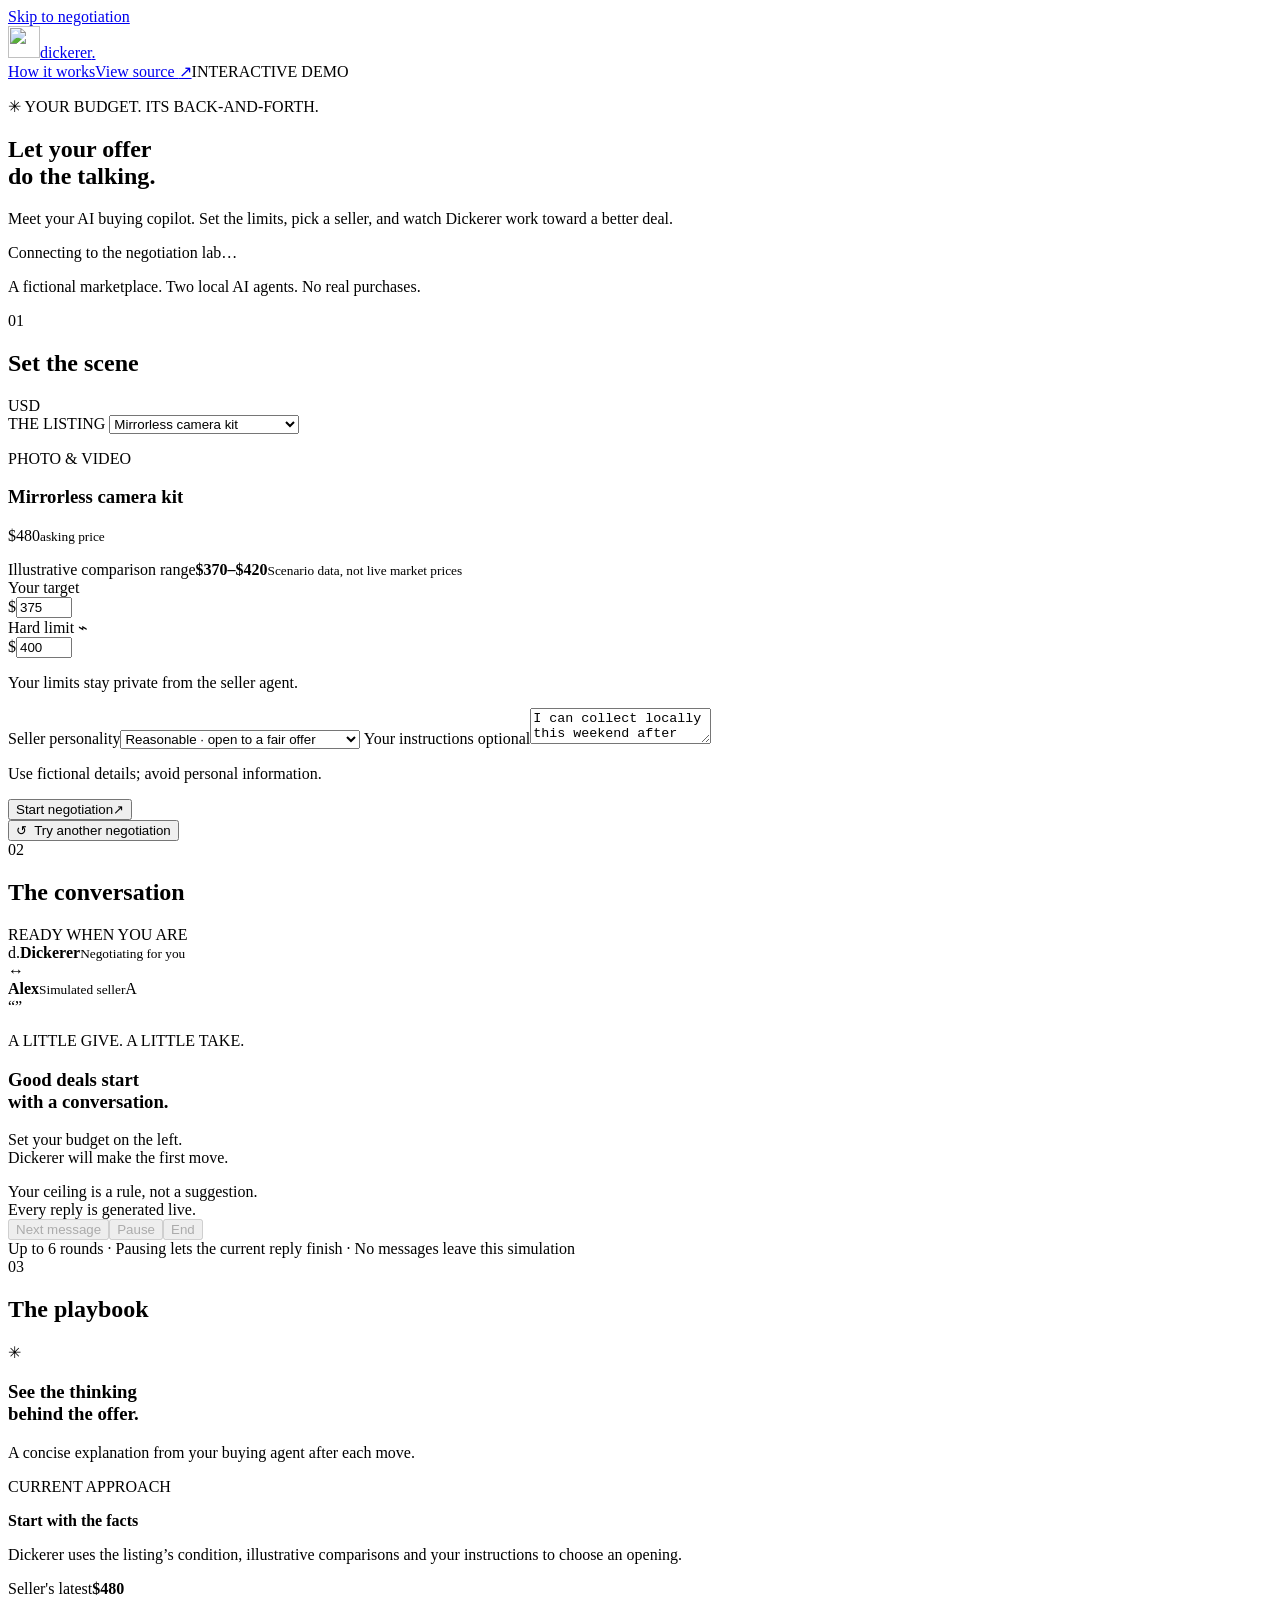
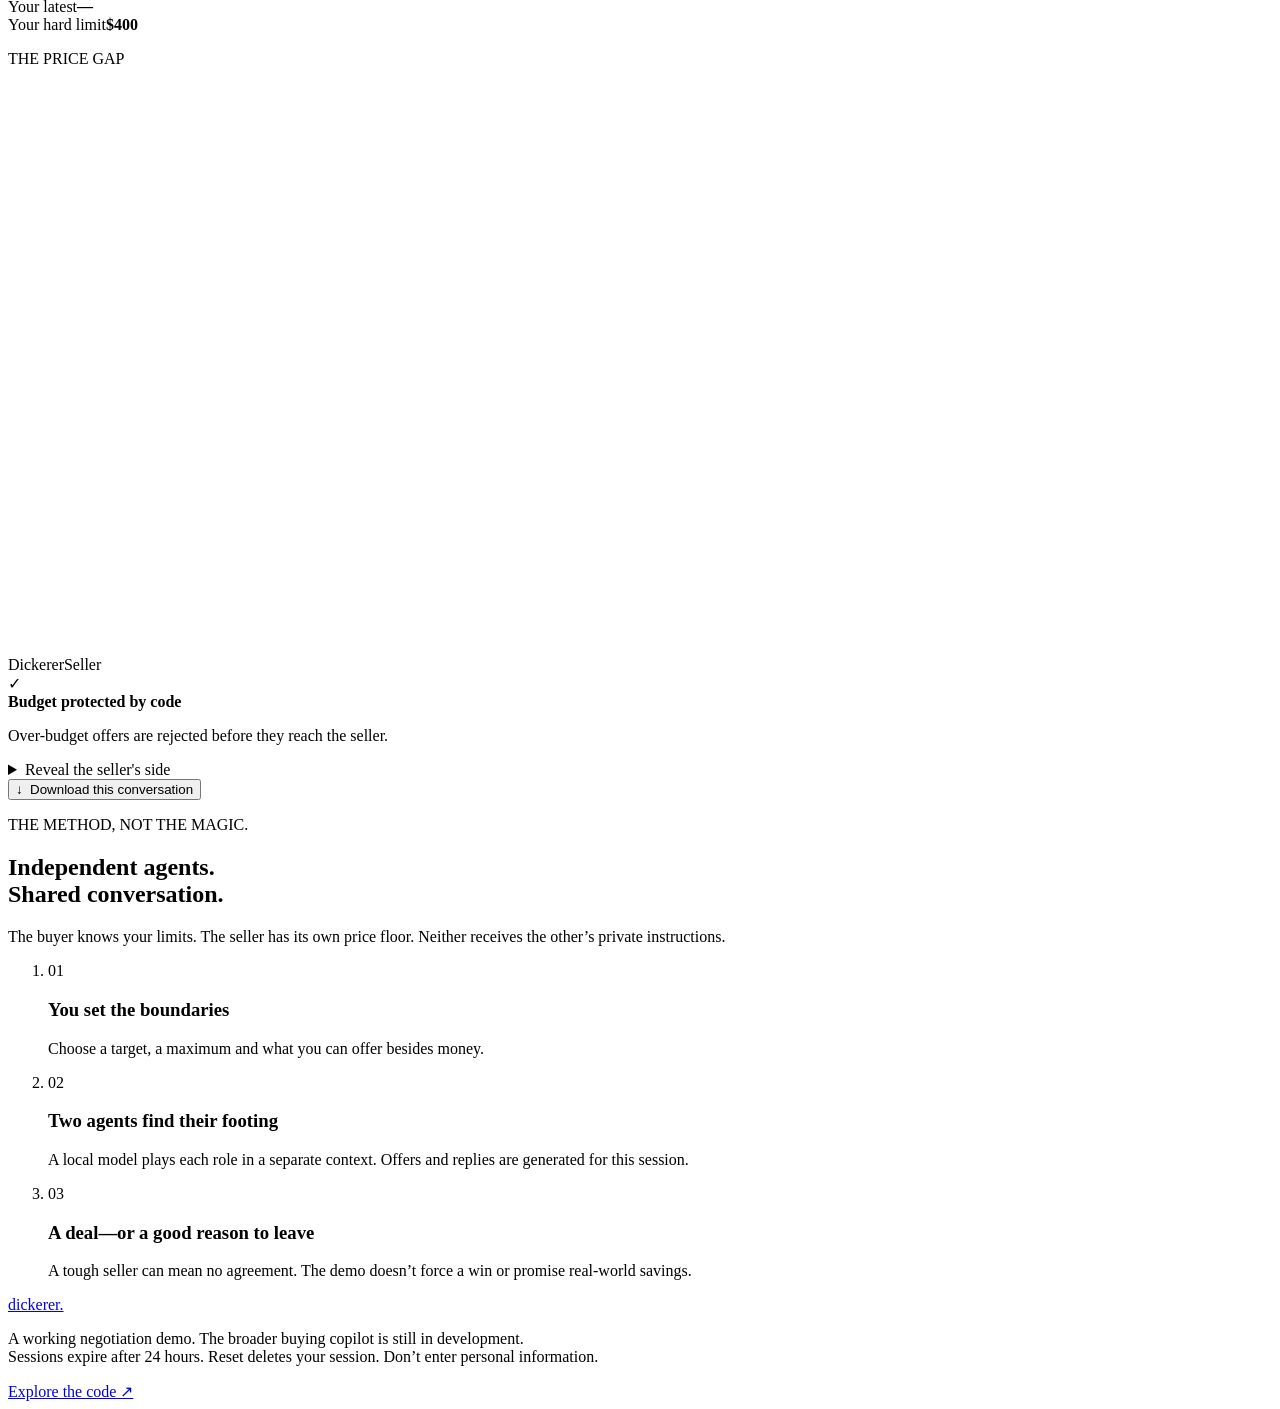
==== dickerer_demo/static/index.html @ 3796b28f "Publish Dickerer local-model negotiation demo" ====
<!doctype html>
<html lang="en">
  <head>
    <meta charset="utf-8" />
    <meta name="viewport" content="width=device-width,initial-scale=1" />
    <meta
      name="description"
      content="Give Dickerer a budget. Watch a local AI buyer negotiate with an independent AI seller in a fictional marketplace demo."
    />
    <meta name="theme-color" content="#f5f4ee" />
    <meta name="api-base" content="" />
    <title>Dickerer — The negotiation lab</title>
    <link rel="icon" href="static/icon.svg" type="image/svg+xml" />
    <link rel="stylesheet" href="static/styles.css" />
    <script src="static/app.js" defer></script>
  </head>
  <body>
    <a class="skip" href="#workspace">Skip to negotiation</a>
    <header class="masthead">
      <a class="brand" href="./" aria-label="Dickerer home"
        ><img src="static/icon.svg" width="32" height="32" alt="" /><span
          >dickerer<span class="brand-dot">.</span></span
        ></a
      >
      <nav aria-label="Main">
        <a href="#how-it-works">How it works</a
        ><a
          href="https://github.com/csbring/dickerer-demo"
          target="_blank"
          rel="noopener noreferrer"
          >View source <span aria-hidden="true">↗</span></a
        ><span class="demo-tag">INTERACTIVE DEMO</span>
      </nav>
    </header>
    <main>
      <section class="intro" aria-labelledby="title">
        <div>
          <p class="eyebrow">
            <span class="tiny-star">✳</span> YOUR BUDGET. ITS BACK-AND-FORTH.
          </p>
          <h1 id="title">
            Let your offer<br />do the talking<span class="green-dot">.</span>
          </h1>
        </div>
        <div class="intro-copy">
          <p>
            Meet your AI buying copilot. Set the limits, pick a seller, and
            watch Dickerer work toward a better deal.
          </p>
          <div class="model-status">
            <span class="status-dot" id="status-dot"></span
            ><span id="model-status">Connecting to the negotiation lab…</span>
          </div>
          <p class="simulation-note">
            A fictional marketplace. Two local AI agents. No real purchases.
          </p>
        </div>
      </section>
      <section
        id="workspace"
        class="workspace"
        aria-label="Negotiation workspace"
      >
        <aside class="setup-panel panel">
          <div class="panel-heading">
            <span class="step-number">01</span>
            <h2>Set the scene</h2>
            <span class="mini-label">USD</span>
          </div>
          <label class="field-label" for="scenario">THE LISTING</label>
          <select id="scenario" aria-label="Choose a fictional listing">
            <option value="camera">Mirrorless camera kit</option>
            <option value="chair">Ergonomic office chair</option>
            <option value="headphones">Wireless studio headphones</option>
          </select>
          <div class="product-art" id="product-art" aria-hidden="true"></div>
          <div class="listing-heading">
            <div>
              <p class="eyebrow small" id="category">PHOTO & VIDEO</p>
              <h3 id="listing-title">Mirrorless camera kit</h3>
            </div>
            <div class="asking">
              <span id="asking-price">$480</span><small>asking price</small>
            </div>
          </div>
          <ul id="facts" class="facts"></ul>
          <div class="comps">
            <span>Illustrative comparison range</span
            ><strong id="market-range">$370–$420</strong
            ><small>Scenario data, not live market prices</small>
          </div>
          <form id="setup-form">
            <div class="money-fields">
              <div>
                <label for="target">Your target</label>
                <div class="money-input">
                  <span>$</span
                  ><input
                    id="target"
                    name="target"
                    type="number"
                    min="20"
                    max="480"
                    step="1"
                    value="375"
                    required
                    inputmode="numeric"
                  />
                </div>
              </div>
              <div>
                <label for="budget"
                  >Hard limit
                  <span
                    title="Dickerer cannot offer above this amount."
                    aria-label="Enforced by code"
                    >⌁</span
                  ></label
                >
                <div class="money-input">
                  <span>$</span
                  ><input
                    id="budget"
                    name="budget"
                    type="number"
                    min="20"
                    max="480"
                    step="1"
                    value="400"
                    required
                    inputmode="numeric"
                  />
                </div>
              </div>
            </div>
            <p class="private-note">
              Your limits stay private from the seller agent.
            </p>
            <label for="persona">Seller personality</label
            ><select id="persona" name="persona">
              <option value="balanced">
                Reasonable · open to a fair offer
              </option>
              <option value="firm">Firm on price · happy to wait</option>
              <option value="quick">Ready to move · values convenience</option>
            </select>
            <label for="brief"
              >Your instructions <span class="optional">optional</span></label
            ><textarea
              id="brief"
              name="brief"
              rows="2"
              maxlength="280"
              placeholder="e.g. I can pick up this weekend, after inspection."
            >
I can collect locally this weekend after inspecting the item.</textarea
            >
            <p class="private-note">
              Use fictional details; avoid personal information.
            </p>
            <button class="primary" id="run" type="submit">
              <span id="run-label">Start negotiation</span
              ><span aria-hidden="true">↗</span>
            </button>
          </form>
          <button class="text-button hidden" id="reset" type="button">
            ↺ &nbsp;Try another negotiation
          </button>
        </aside>
        <section
          class="conversation-panel panel"
          aria-labelledby="conversation-title"
        >
          <div class="panel-heading">
            <span class="step-number">02</span>
            <h2 id="conversation-title">The conversation</h2>
            <span id="turn-count" class="mini-label">READY WHEN YOU ARE</span>
          </div>
          <div class="participants">
            <div>
              <span class="avatar buyer-avatar">d.</span
              ><span
                ><strong>Dickerer</strong
                ><small>Negotiating for you</small></span
              >
            </div>
            <span class="vs">↔</span>
            <div>
              <span><strong>Alex</strong><small>Simulated seller</small></span
              ><span class="avatar seller-avatar">A</span>
            </div>
          </div>
          <div
            id="transcript"
            class="transcript"
            role="log"
            aria-label="Negotiation messages"
            aria-live="polite"
            aria-relevant="additions"
          >
            <div class="empty-state" id="empty-state">
              <div class="conversation-symbol" aria-hidden="true">
                <span>“</span><span>”</span>
              </div>
              <p class="eyebrow">A LITTLE GIVE. A LITTLE TAKE.</p>
              <h3>Good deals start<br />with a conversation.</h3>
              <p>
                Set your budget on the left.<br />Dickerer will make the first
                move.
              </p>
              <div class="empty-rule">
                Your ceiling is a rule, not a suggestion.
              </div>
            </div>
          </div>
          <div id="error" class="error hidden" role="alert"></div>
          <div id="outcome" class="outcome hidden" aria-live="polite"></div>
          <div class="conversation-controls">
            <div id="activity" role="status">
              Every reply is generated live.
            </div>
            <div class="control-buttons">
              <button id="step" class="secondary" type="button" disabled>
                Next message</button
              ><button id="pause" class="secondary" type="button" disabled>
                Pause</button
              ><button id="end" class="text-button" type="button" disabled>
                End
              </button>
            </div>
          </div>
          <div class="conversation-footnote">
            Up to 6 rounds · Pausing lets the current reply finish · No messages
            leave this simulation
          </div>
        </section>
        <aside class="insights-panel panel" aria-labelledby="insights-title">
          <div class="panel-heading">
            <span class="step-number">03</span>
            <h2 id="insights-title">The playbook</h2>
          </div>
          <div class="insight-intro">
            <span class="spark" aria-hidden="true">✳</span>
            <h3>See the thinking<br />behind the offer.</h3>
            <p>A concise explanation from your buying agent after each move.</p>
          </div>
          <div class="strategy-card">
            <p class="field-label">CURRENT APPROACH</p>
            <strong id="tactic">Start with the facts</strong>
            <p id="reason">
              Dickerer uses the listing’s condition, illustrative comparisons
              and your instructions to choose an opening.
            </p>
          </div>
          <div class="price-track">
            <div>
              <span>Seller's latest</span
              ><strong id="seller-latest">$480</strong>
            </div>
            <div>
              <span>Your latest</span><strong id="buyer-latest">—</strong>
            </div>
            <div class="budget-line">
              <span>Your hard limit</span
              ><strong id="limit-latest">$400</strong>
            </div>
          </div>
          <div class="offer-chart">
            <p class="field-label">THE PRICE GAP</p>
            <svg
              id="chart"
              viewBox="0 0 240 108"
              role="img"
              aria-label="Offer history appears here"
            ></svg>
            <div class="chart-legend">
              <span><i class="buyer-key"></i>Dickerer</span
              ><span><i class="seller-key"></i>Seller</span>
            </div>
          </div>
          <div class="guardrail">
            <span aria-hidden="true">✓</span>
            <div>
              <strong>Budget protected by code</strong>
              <p>
                Over-budget offers are rejected before they reach the seller.
              </p>
            </div>
          </div>
          <details id="debrief" class="hidden">
            <summary>Reveal the seller's side</summary>
            <p id="debrief-copy"></p>
          </details>
          <button id="export" class="text-button hidden" type="button">
            ↓ &nbsp;Download this conversation
          </button>
        </aside>
      </section>
      <section
        id="how-it-works"
        class="explainer"
        aria-label="How the demo works"
      >
        <div>
          <p class="eyebrow">THE METHOD, NOT THE MAGIC.</p>
          <h2>Independent agents.<br />Shared conversation.</h2>
          <p>
            The buyer knows your limits. The seller has its own price floor.
            Neither receives the other’s private instructions.
          </p>
        </div>
        <ol>
          <li>
            <span>01</span>
            <div>
              <h3>You set the boundaries</h3>
              <p>
                Choose a target, a maximum and what you can offer besides money.
              </p>
            </div>
          </li>
          <li>
            <span>02</span>
            <div>
              <h3>Two agents find their footing</h3>
              <p>
                A local model plays each role in a separate context. Offers and
                replies are generated for this session.
              </p>
            </div>
          </li>
          <li>
            <span>03</span>
            <div>
              <h3>A deal—or a good reason to leave</h3>
              <p>
                A tough seller can mean no agreement. The demo doesn’t force a
                win or promise real-world savings.
              </p>
            </div>
          </li>
        </ol>
      </section>
    </main>
    <footer>
      <a class="brand small-brand" href="./">dickerer.</a>
      <p>
        A working negotiation demo. The broader buying copilot is still in
        development.<br />Sessions expire after 24 hours. Reset deletes your
        session. Don’t enter personal information.
      </p>
      <a
        href="https://github.com/csbring/dickerer-demo"
        target="_blank"
        rel="noopener noreferrer"
        >Explore the code ↗</a
      >
    </footer>
  </body>
</html>
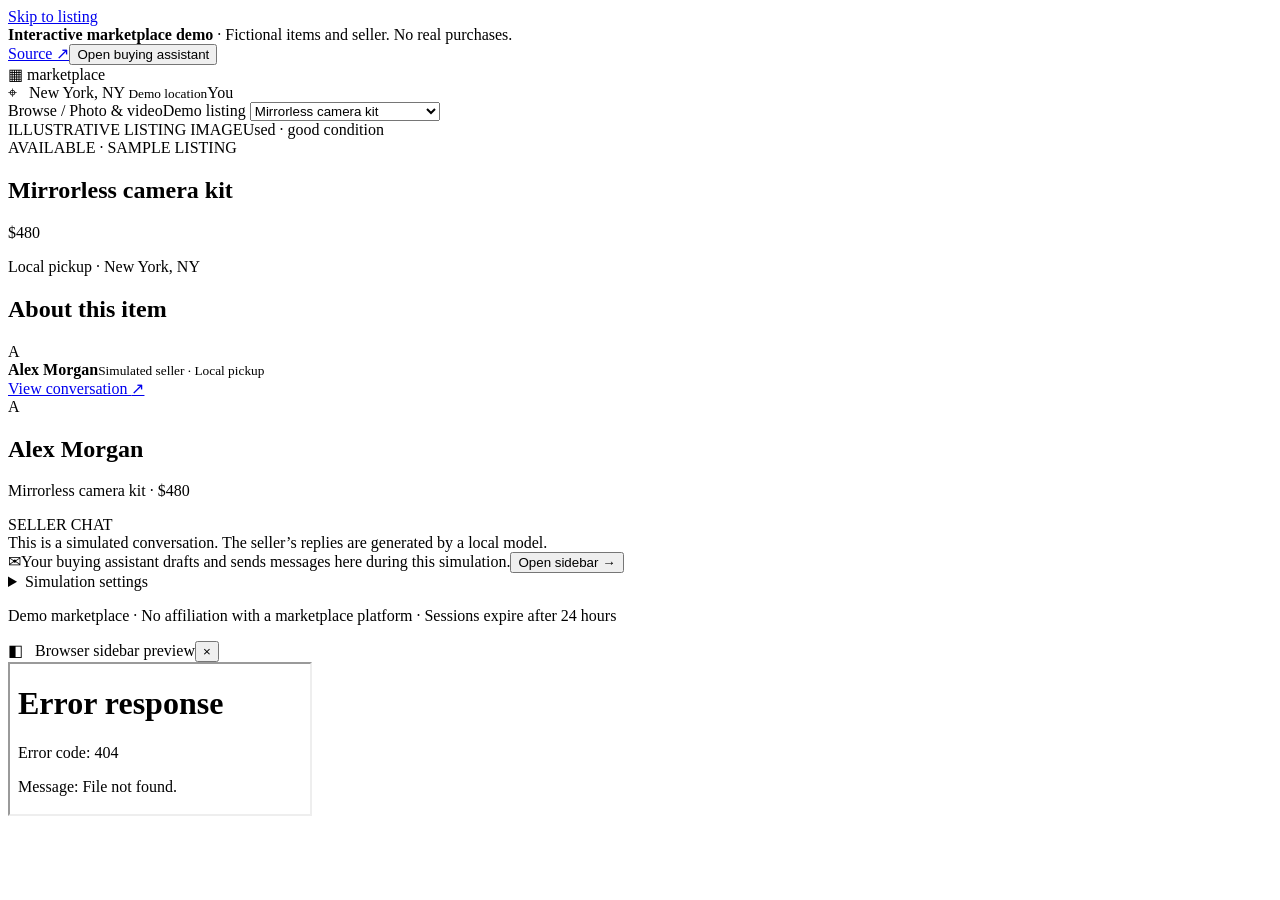
==== commit 3e39cd46: "Move Dickerer into a marketplace sidebar and ship demo extension" ====
--- a/dickerer_demo/static/index.html
+++ b/dickerer_demo/static/index.html
@@ -3,358 +3,171 @@
   <head>
     <meta charset="utf-8" />
     <meta name="viewport" content="width=device-width,initial-scale=1" />
+    <meta name="api-base" content="" />
     <meta
       name="description"
-      content="Give Dickerer a budget. Watch a local AI buyer negotiate with an independent AI seller in a fictional marketplace demo."
+      content="Try Dickerer as a marketplace sidebar: analyze a fictional listing, set your limits, and negotiate with a local AI seller."
     />
-    <meta name="theme-color" content="#f5f4ee" />
-    <meta name="api-base" content="" />
-    <title>Dickerer — The negotiation lab</title>
-    <link rel="icon" href="static/icon.svg" type="image/svg+xml" />
+    <title>Marketplace demo · Dickerer sidebar</title>
+    <link rel="icon" href="static/icon.svg" />
     <link rel="stylesheet" href="static/styles.css" />
+    <script src="static/illustrations.js" defer></script>
     <script src="static/app.js" defer></script>
   </head>
   <body>
-    <a class="skip" href="#workspace">Skip to negotiation</a>
-    <header class="masthead">
-      <a class="brand" href="./" aria-label="Dickerer home"
-        ><img src="static/icon.svg" width="32" height="32" alt="" /><span
-          >dickerer<span class="brand-dot">.</span></span
-        ></a
+    <a class="skip" href="#listing">Skip to listing</a>
+    <div class="demo-strip">
+      <span
+        ><strong>Interactive marketplace demo</strong
+        ><span class="desktop-note">
+          · Fictional items and seller. No real purchases.</span
+        ></span
       >
-      <nav aria-label="Main">
-        <a href="#how-it-works">How it works</a
-        ><a
+      <div>
+        <a
           href="https://github.com/csbring/dickerer-demo"
           target="_blank"
           rel="noopener noreferrer"
-          >View source <span aria-hidden="true">↗</span></a
-        ><span class="demo-tag">INTERACTIVE DEMO</span>
-      </nav>
-    </header>
-    <main>
-      <section class="intro" aria-labelledby="title">
-        <div>
-          <p class="eyebrow">
-            <span class="tiny-star">✳</span> YOUR BUDGET. ITS BACK-AND-FORTH.
-          </p>
-          <h1 id="title">
-            Let your offer<br />do the talking<span class="green-dot">.</span>
-          </h1>
-        </div>
-        <div class="intro-copy">
-          <p>
-            Meet your AI buying copilot. Set the limits, pick a seller, and
-            watch Dickerer work toward a better deal.
-          </p>
-          <div class="model-status">
-            <span class="status-dot" id="status-dot"></span
-            ><span id="model-status">Connecting to the negotiation lab…</span>
+          >Source ↗</a
+        ><button id="open-sidebar" type="button" aria-controls="sidebar-host">
+          Open buying assistant
+        </button>
+      </div>
+    </div>
+    <div class="browser-layout" id="browser-layout">
+      <main class="marketplace" id="marketplace">
+        <header class="market-header">
+          <div class="market-brand">
+            <span aria-hidden="true">▦</span> marketplace
           </div>
-          <p class="simulation-note">
-            A fictional marketplace. Two local AI agents. No real purchases.
+          <span class="location"
+            >⌖ &nbsp; New York, NY <small>Demo location</small></span
+          ><span class="you-avatar">You</span>
+        </header>
+        <div class="market-content">
+          <div class="browse-row">
+            <span>Browse / <span id="category">Photo & video</span></span
+            ><label for="scenario"
+              >Demo listing
+              <select id="scenario">
+                <option value="camera">Mirrorless camera kit</option>
+                <option value="chair">Ergonomic office chair</option>
+                <option value="headphones">Wireless studio headphones</option>
+              </select></label
+            >
+          </div>
+          <article
+            class="listing"
+            id="listing"
+            aria-label="Marketplace listing"
+          >
+            <div class="product-photo">
+              <div id="product-art" aria-hidden="true"></div>
+              <span class="photo-label">ILLUSTRATIVE LISTING IMAGE</span
+              ><span class="condition-tag">Used · good condition</span>
+            </div>
+            <div class="listing-details">
+              <div class="listed-tag">AVAILABLE · SAMPLE LISTING</div>
+              <h1 id="listing-title">Mirrorless camera kit</h1>
+              <div class="listing-price" id="asking-price">$480</div>
+              <p class="listing-location">Local pickup · New York, NY</p>
+              <h2>About this item</h2>
+              <ul id="facts"></ul>
+              <div class="seller-profile">
+                <span class="avatar">A</span>
+                <div>
+                  <strong>Alex Morgan</strong
+                  ><small>Simulated seller · Local pickup</small>
+                </div>
+              </div>
+              <a class="message-seller" href="#conversation"
+                >View conversation <span>↗</span></a
+              >
+            </div>
+          </article>
+          <section
+            class="chat"
+            id="conversation"
+            aria-labelledby="conversation-title"
+          >
+            <header class="chat-header">
+              <span class="avatar">A</span>
+              <div>
+                <h2 id="conversation-title">Alex Morgan</h2>
+                <p id="chat-item">Mirrorless camera kit · $480</p>
+              </div>
+              <span class="chat-context">SELLER CHAT</span>
+            </header>
+            <div class="chat-notice">
+              This is a simulated conversation. The seller’s replies are
+              generated by a local model.
+            </div>
+            <div
+              class="transcript"
+              id="transcript"
+              role="log"
+              aria-live="polite"
+              aria-relevant="additions"
+              aria-label="Buyer and seller conversation"
+            ></div>
+            <div
+              id="chat-outcome"
+              class="chat-outcome hidden"
+              role="status"
+            ></div>
+            <div class="composer-note">
+              <span aria-hidden="true">✉</span
+              ><span
+                >Your buying assistant drafts and sends messages here during
+                this simulation.</span
+              ><button id="focus-assistant" type="button">
+                Open sidebar →
+              </button>
+            </div>
+          </section>
+          <details class="demo-settings">
+            <summary>Simulation settings</summary>
+            <label for="persona"
+              >Seller personality<select id="persona">
+                <option value="balanced">
+                  Reasonable · open to a fair offer
+                </option>
+                <option value="firm">Firm on price · happy to wait</option>
+                <option value="quick">
+                  Ready to move · values convenience
+                </option>
+              </select></label
+            >
+            <p>
+              Each role uses a separate model context. The seller does not
+              receive your private budget or instructions. A seller can refuse
+              to agree.
+            </p>
+          </details>
+          <p class="market-footer">
+            Demo marketplace · No affiliation with a marketplace platform ·
+            Sessions expire after 24 hours
           </p>
         </div>
-      </section>
-      <section
-        id="workspace"
-        class="workspace"
-        aria-label="Negotiation workspace"
+      </main>
+      <aside
+        class="sidebar-host"
+        id="sidebar-host"
+        aria-label="Dickerer browser sidebar preview"
       >
-        <aside class="setup-panel panel">
-          <div class="panel-heading">
-            <span class="step-number">01</span>
-            <h2>Set the scene</h2>
-            <span class="mini-label">USD</span>
-          </div>
-          <label class="field-label" for="scenario">THE LISTING</label>
-          <select id="scenario" aria-label="Choose a fictional listing">
-            <option value="camera">Mirrorless camera kit</option>
-            <option value="chair">Ergonomic office chair</option>
-            <option value="headphones">Wireless studio headphones</option>
-          </select>
-          <div class="product-art" id="product-art" aria-hidden="true"></div>
-          <div class="listing-heading">
-            <div>
-              <p class="eyebrow small" id="category">PHOTO & VIDEO</p>
-              <h3 id="listing-title">Mirrorless camera kit</h3>
-            </div>
-            <div class="asking">
-              <span id="asking-price">$480</span><small>asking price</small>
-            </div>
-          </div>
-          <ul id="facts" class="facts"></ul>
-          <div class="comps">
-            <span>Illustrative comparison range</span
-            ><strong id="market-range">$370–$420</strong
-            ><small>Scenario data, not live market prices</small>
-          </div>
-          <form id="setup-form">
-            <div class="money-fields">
-              <div>
-                <label for="target">Your target</label>
-                <div class="money-input">
-                  <span>$</span
-                  ><input
-                    id="target"
-                    name="target"
-                    type="number"
-                    min="20"
-                    max="480"
-                    step="1"
-                    value="375"
-                    required
-                    inputmode="numeric"
-                  />
-                </div>
-              </div>
-              <div>
-                <label for="budget"
-                  >Hard limit
-                  <span
-                    title="Dickerer cannot offer above this amount."
-                    aria-label="Enforced by code"
-                    >⌁</span
-                  ></label
-                >
-                <div class="money-input">
-                  <span>$</span
-                  ><input
-                    id="budget"
-                    name="budget"
-                    type="number"
-                    min="20"
-                    max="480"
-                    step="1"
-                    value="400"
-                    required
-                    inputmode="numeric"
-                  />
-                </div>
-              </div>
-            </div>
-            <p class="private-note">
-              Your limits stay private from the seller agent.
-            </p>
-            <label for="persona">Seller personality</label
-            ><select id="persona" name="persona">
-              <option value="balanced">
-                Reasonable · open to a fair offer
-              </option>
-              <option value="firm">Firm on price · happy to wait</option>
-              <option value="quick">Ready to move · values convenience</option>
-            </select>
-            <label for="brief"
-              >Your instructions <span class="optional">optional</span></label
-            ><textarea
-              id="brief"
-              name="brief"
-              rows="2"
-              maxlength="280"
-              placeholder="e.g. I can pick up this weekend, after inspection."
-            >
-I can collect locally this weekend after inspecting the item.</textarea
-            >
-            <p class="private-note">
-              Use fictional details; avoid personal information.
-            </p>
-            <button class="primary" id="run" type="submit">
-              <span id="run-label">Start negotiation</span
-              ><span aria-hidden="true">↗</span>
-            </button>
-          </form>
-          <button class="text-button hidden" id="reset" type="button">
-            ↺ &nbsp;Try another negotiation
+        <div class="extension-chrome">
+          <span>◧ &nbsp; Browser sidebar preview</span
+          ><button id="close-sidebar" type="button" aria-label="Close sidebar">
+            ×
           </button>
-        </aside>
-        <section
-          class="conversation-panel panel"
-          aria-labelledby="conversation-title"
-        >
-          <div class="panel-heading">
-            <span class="step-number">02</span>
-            <h2 id="conversation-title">The conversation</h2>
-            <span id="turn-count" class="mini-label">READY WHEN YOU ARE</span>
-          </div>
-          <div class="participants">
-            <div>
-              <span class="avatar buyer-avatar">d.</span
-              ><span
-                ><strong>Dickerer</strong
-                ><small>Negotiating for you</small></span
-              >
-            </div>
-            <span class="vs">↔</span>
-            <div>
-              <span><strong>Alex</strong><small>Simulated seller</small></span
-              ><span class="avatar seller-avatar">A</span>
-            </div>
-          </div>
-          <div
-            id="transcript"
-            class="transcript"
-            role="log"
-            aria-label="Negotiation messages"
-            aria-live="polite"
-            aria-relevant="additions"
-          >
-            <div class="empty-state" id="empty-state">
-              <div class="conversation-symbol" aria-hidden="true">
-                <span>“</span><span>”</span>
-              </div>
-              <p class="eyebrow">A LITTLE GIVE. A LITTLE TAKE.</p>
-              <h3>Good deals start<br />with a conversation.</h3>
-              <p>
-                Set your budget on the left.<br />Dickerer will make the first
-                move.
-              </p>
-              <div class="empty-rule">
-                Your ceiling is a rule, not a suggestion.
-              </div>
-            </div>
-          </div>
-          <div id="error" class="error hidden" role="alert"></div>
-          <div id="outcome" class="outcome hidden" aria-live="polite"></div>
-          <div class="conversation-controls">
-            <div id="activity" role="status">
-              Every reply is generated live.
-            </div>
-            <div class="control-buttons">
-              <button id="step" class="secondary" type="button" disabled>
-                Next message</button
-              ><button id="pause" class="secondary" type="button" disabled>
-                Pause</button
-              ><button id="end" class="text-button" type="button" disabled>
-                End
-              </button>
-            </div>
-          </div>
-          <div class="conversation-footnote">
-            Up to 6 rounds · Pausing lets the current reply finish · No messages
-            leave this simulation
-          </div>
-        </section>
-        <aside class="insights-panel panel" aria-labelledby="insights-title">
-          <div class="panel-heading">
-            <span class="step-number">03</span>
-            <h2 id="insights-title">The playbook</h2>
-          </div>
-          <div class="insight-intro">
-            <span class="spark" aria-hidden="true">✳</span>
-            <h3>See the thinking<br />behind the offer.</h3>
-            <p>A concise explanation from your buying agent after each move.</p>
-          </div>
-          <div class="strategy-card">
-            <p class="field-label">CURRENT APPROACH</p>
-            <strong id="tactic">Start with the facts</strong>
-            <p id="reason">
-              Dickerer uses the listing’s condition, illustrative comparisons
-              and your instructions to choose an opening.
-            </p>
-          </div>
-          <div class="price-track">
-            <div>
-              <span>Seller's latest</span
-              ><strong id="seller-latest">$480</strong>
-            </div>
-            <div>
-              <span>Your latest</span><strong id="buyer-latest">—</strong>
-            </div>
-            <div class="budget-line">
-              <span>Your hard limit</span
-              ><strong id="limit-latest">$400</strong>
-            </div>
-          </div>
-          <div class="offer-chart">
-            <p class="field-label">THE PRICE GAP</p>
-            <svg
-              id="chart"
-              viewBox="0 0 240 108"
-              role="img"
-              aria-label="Offer history appears here"
-            ></svg>
-            <div class="chart-legend">
-              <span><i class="buyer-key"></i>Dickerer</span
-              ><span><i class="seller-key"></i>Seller</span>
-            </div>
-          </div>
-          <div class="guardrail">
-            <span aria-hidden="true">✓</span>
-            <div>
-              <strong>Budget protected by code</strong>
-              <p>
-                Over-budget offers are rejected before they reach the seller.
-              </p>
-            </div>
-          </div>
-          <details id="debrief" class="hidden">
-            <summary>Reveal the seller's side</summary>
-            <p id="debrief-copy"></p>
-          </details>
-          <button id="export" class="text-button hidden" type="button">
-            ↓ &nbsp;Download this conversation
-          </button>
-        </aside>
-      </section>
-      <section
-        id="how-it-works"
-        class="explainer"
-        aria-label="How the demo works"
-      >
-        <div>
-          <p class="eyebrow">THE METHOD, NOT THE MAGIC.</p>
-          <h2>Independent agents.<br />Shared conversation.</h2>
-          <p>
-            The buyer knows your limits. The seller has its own price floor.
-            Neither receives the other’s private instructions.
-          </p>
         </div>
-        <ol>
-          <li>
-            <span>01</span>
-            <div>
-              <h3>You set the boundaries</h3>
-              <p>
-                Choose a target, a maximum and what you can offer besides money.
-              </p>
-            </div>
-          </li>
-          <li>
-            <span>02</span>
-            <div>
-              <h3>Two agents find their footing</h3>
-              <p>
-                A local model plays each role in a separate context. Offers and
-                replies are generated for this session.
-              </p>
-            </div>
-          </li>
-          <li>
-            <span>03</span>
-            <div>
-              <h3>A deal—or a good reason to leave</h3>
-              <p>
-                A tough seller can mean no agreement. The demo doesn’t force a
-                win or promise real-world savings.
-              </p>
-            </div>
-          </li>
-        </ol>
-      </section>
-    </main>
-    <footer>
-      <a class="brand small-brand" href="./">dickerer.</a>
-      <p>
-        A working negotiation demo. The broader buying copilot is still in
-        development.<br />Sessions expire after 24 hours. Reset deletes your
-        session. Don’t enter personal information.
-      </p>
-      <a
-        href="https://github.com/csbring/dickerer-demo"
-        target="_blank"
-        rel="noopener noreferrer"
-        >Explore the code ↗</a
-      >
-    </footer>
+        <iframe
+          id="assistant-frame"
+          src="static/panel.html"
+          title="Dickerer buying assistant"
+          allow="clipboard-write"
+        ></iframe>
+      </aside>
+    </div>
   </body>
 </html>
